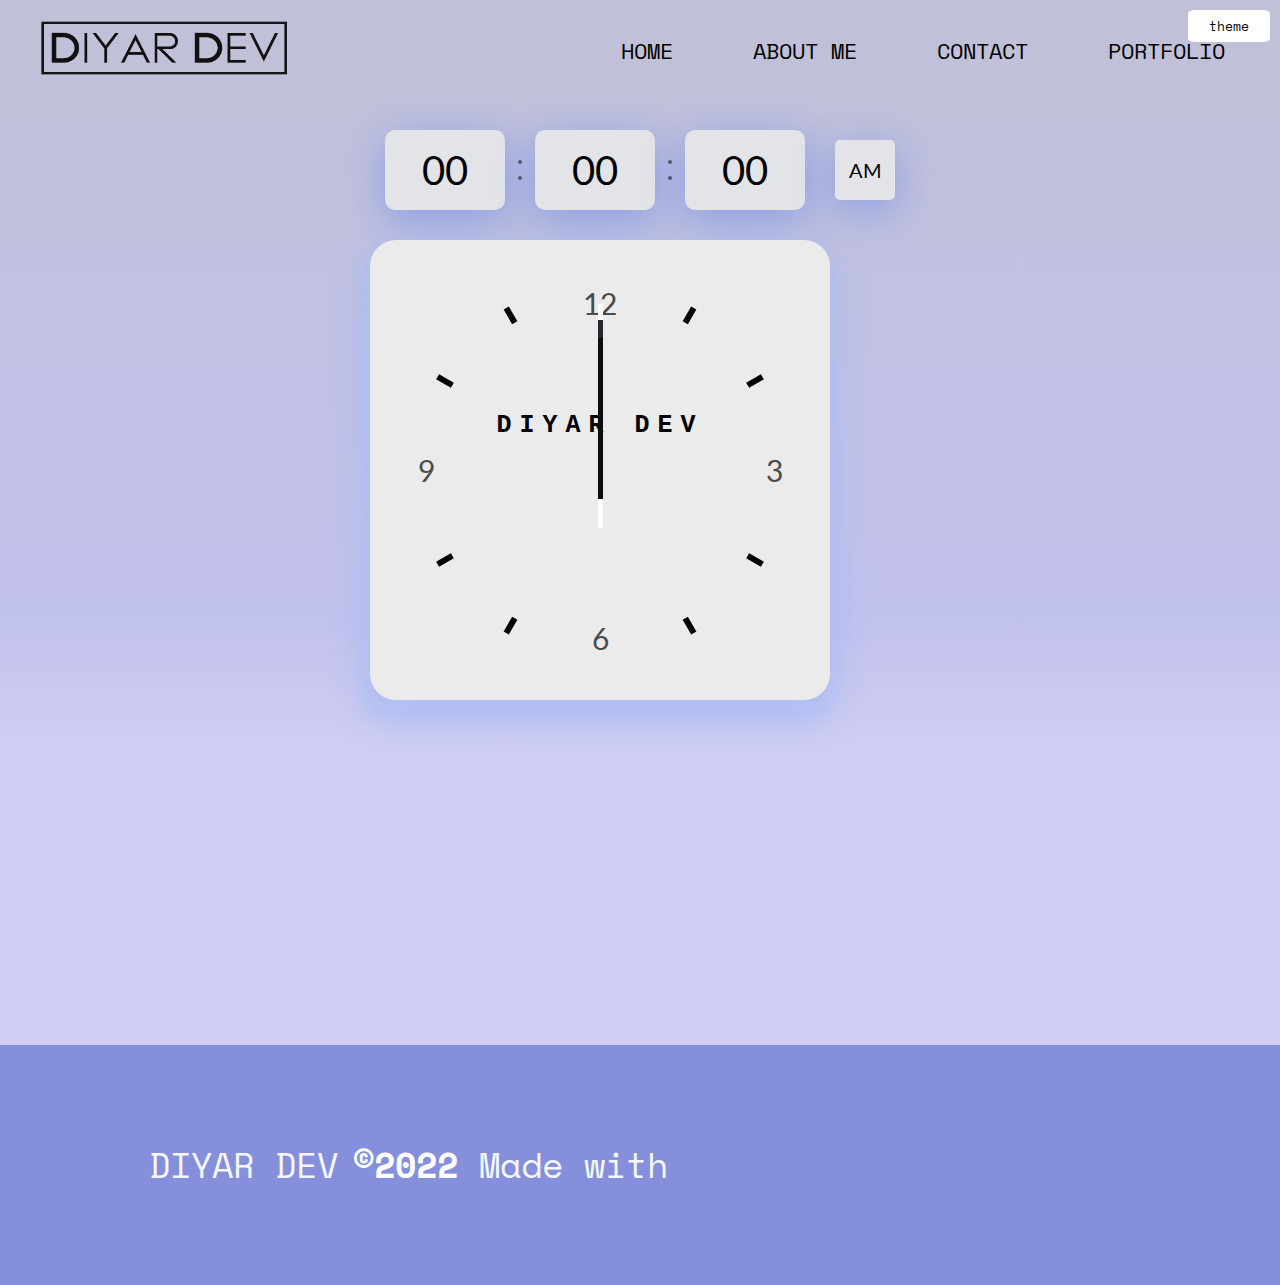
==== index.html @ d2ec062d "fix bug" ====
<!DOCTYPE html>
<html lang="ru">
<head>
    <meta charset="UTF-8">
    <meta http-equiv="X-UA-Compatible" content="IE=edge">
    <meta name="viewport" content="width=device-width, initial-scale=1.0">
    <title>DIYAR DEV</title>
    <link rel="icon" href="./img/logo.png">
    <link rel="stylesheet" href="https://cdnjs.cloudflare.com/ajax/libs/font-awesome/6.2.0/css/all.min.css" integrity="sha512-xh6O/CkQoPOWDdYTDqeRdPCVd1SpvCA9XXcUnZS2FmJNp1coAFzvtCN9BmamE+4aHK8yyUHUSCcJHgXloTyT2A==" crossorigin="anonymous" referrerpolicy="no-referrer" />
    <link rel="stylesheet" href="css/cal.css">
    <link rel="stylesheet" href="css/navigation.css">
    <link rel="stylesheet" href="./css/footer.css">
    <link rel="stylesheet" type="text/css" href="./css/style.css">
</head>
<body>
<div class="btn__div">
    <button class="btn">theme</button>
</div>
    <nav>
        <div class="container nav__content">
            <div class="nav__logo-div">
                <a href="../my-clock/home.html"><img src="./img/diyar_dev_logo.png" class="nav__logo" alt="img"></a>
            </div>  
            <ul class="nav__list">
                <li class="nav__link"><a href="../my-clock/home.html">HOME</a></li>
                <li class="nav__link"><a href="../my-clock/aboutMe.html">ABOUT ME</a></li>
                <li class="nav__link"><a href="../my-clock/contact.html">CONTACT</a></li>
                <li class="nav__link"><a href="../my-clock/contact.html">PORTFOLIO</a></li>
            </ul>
        </div>
    </nav>

    <header>
        <div class="two__clocks">
            <!-- Цифровые часы -->
            <div class="clock" aria-label="00:00:00 AM">
                <div class="clock__block clock__block--delay2" aria-hidden="true" data-time-group>
                    <div class="clock__digit-group">
                        <div class="clock__digits" data-time="a">00</div>
                        <div class="clock__digits" data-time="b">00</div>
                    </div>
                </div>
                <div class="clock__colon"></div>
                <div class="clock__block clock__block--delay1" aria-hidden="true" data-time-group>
                    <div class="clock__digit-group">
                        <div class="clock__digits" data-time="a">00</div>
                        <div class="clock__digits" data-time="b">00</div>
                    </div>
                </div>
                <div class="clock__colon"></div>
                <div class="clock__block" aria-hidden="true" data-time-group>
                    <div class="clock__digit-group">
                        <div class="clock__digits" data-time="a">00</div>
                        <div class="clock__digits" data-time="b">00</div>
                    </div>
                </div>
                <div class="clock__block clock__block--delay2 clock__block--small" aria-hidden="true" data-time-group>
                    <div class="clock__digit-group">
                        <div class="clock__digits" data-time="a">PM</div>
                        <div class="clock__digits" data-time="b">AM</div>
                    </div>
                </div>
            </div>

    <!-- Стрелочные часы -->
    <div class="arrowClock">
        <div class="arrowClockNumber">
            <p class="author_clock">DIYAR DEV</p>
            <div class="arrowClockNumber__num arrowClockNumber__num_12">12</div>
            <div class="arrowClockNumber__arr arrowClockNumber__arr_1"></div>
            <div class="arrowClockNumber__arr arrowClockNumber__arr_2"></div>
            <div class="arrowClockNumber__num arrowClockNumber__num_3">3</div>
            <div class="arrowClockNumber__arr arrowClockNumber__arr_4"></div>
            <div class="arrowClockNumber__arr arrowClockNumber__arr_5"></div>
            <div class="arrowClockNumber__num arrowClockNumber__num_6">6</div>
            <div class="arrowClockNumber__arr arrowClockNumber__arr_7"></div>
            <div class="arrowClockNumber__arr arrowClockNumber__arr_8"></div>
            <div class="arrowClockNumber__num arrowClockNumber__num_9">9</div>
            <div class="arrowClockNumber__arr arrowClockNumber__arr_10"></div>
            <div class="arrowClockNumber__arr arrowClockNumber__arr_11"></div>
        </div>

        <div class="s"></div> <!-- Секундная -->
        <div class="m"></div> <!-- Минутная -->
        <div class="h"></div> <!-- Часовая -->
    </div>
    
</div>
</header>


<footer>
    <div class="footer__content">
        <div class="bubbles">
            <div class="bubble" style="--size:2.6711507567447805rem; --distance:7.6501156027579595rem; --position:14.646210387658112%; --time:2.9506619549822055s; --delay:-2.0842004705361608s;"></div>
            <div class="bubble" style="--size:5.53391912815176rem; --distance:8.5638529304047rem; --position:71.22249439848454%; --time:2.6395536108511437s; --delay:-3.488618461605733s;"></div>
            <div class="bubble" style="--size:4.6676517835390205rem; --distance:6.313438415983228rem; --position:22.71496167553108%; --time:3.962562009438911s; --delay:-2.364471574381105s;"></div>
            <div class="bubble" style="--size:2.6601133340526326rem; --distance:6.418710765111446rem; --position:-4.475201201821315%; --time:2.8871692218610496s; --delay:-2.9348039692921613s;"></div>
            <div class="bubble" style="--size:5.400870739589334rem; --distance:8.372647393213553rem; --position:97.11366658309495%; --time:3.081648334916477s; --delay:-2.088957649381906s;"></div>
            <div class="bubble" style="--size:3.7438649806044397rem; --distance:9.698728338453533rem; --position:44.21852379627847%; --time:3.9866941160922793s; --delay:-3.60570579886548s;"></div>
            <div class="bubble" style="--size:3.9939795961945466rem; --distance:7.374613713265113rem; --position:11.428610822615855%; --time:2.253110723248534s; --delay:-2.5334003587205003s;"></div>
            <div class="bubble" style="--size:4.640261554811381rem; --distance:8.117200097507514rem; --position:41.64336314253258%; --time:2.4219605597310254s; --delay:-2.749847894027432s;"></div>
            <div class="bubble" style="--size:5.996743005142845rem; --distance:6.617377533947832rem; --position:99.12918425796987%; --time:3.92685368979468s; --delay:-2.2169590286800998s;"></div>
            <div class="bubble" style="--size:5.8706813359112rem; --distance:7.078579264659576rem; --position:23.50776118180673%; --time:2.394752791007127s; --delay:-3.742581531245217s;"></div>
            <div class="bubble" style="--size:4.821186708326861rem; --distance:8.377502418432012rem; --position:-0.46969814243713337%; --time:3.006816881231385s; --delay:-3.3818491051946618s;"></div>
            <div class="bubble" style="--size:3.117851003464481rem; --distance:8.422412597356182rem; --position:66.7372444406515%; --time:2.080837539992168s; --delay:-2.7739688900560866s;"></div>
            <div class="bubble" style="--size:2.780925439110944rem; --distance:6.8453437778076305rem; --position:3.2587920376740147%; --time:2.3772466382211s; --delay:-2.145805405308235s;"></div>
            <div class="bubble" style="--size:5.043207109233918rem; --distance:6.618518337603811rem; --position:53.92788012007851%; --time:3.457224626297437s; --delay:-2.3571694177439495s;"></div>
            <div class="bubble" style="--size:4.549715139198722rem; --distance:9.793478720480827rem; --position:12.246501722847484%; --time:2.31820248283399s; --delay:-2.431667856730559s;"></div>
            <div class="bubble" style="--size:5.1402363013735854rem; --distance:7.591174413311566rem; --position:66.06775326249348%; --time:2.6479159764699665s; --delay:-3.191617115446579s;"></div>
            <div class="bubble" style="--size:2.0036462737760266rem; --distance:9.744562370905953rem; --position:60.55958165603373%; --time:3.420350256361164s; --delay:-2.849965156603551s;"></div>
            <div class="bubble" style="--size:5.351223497649684rem; --distance:6.118334168825144rem; --position:14.701633258292222%; --time:3.8129751107356094s; --delay:-2.157910780865777s;"></div>
            <div class="bubble" style="--size:2.417073202383788rem; --distance:9.124712864582534rem; --position:99.05386432342813%; --time:2.3482361075047007s; --delay:-2.42339275083103s;"></div>
            <div class="bubble" style="--size:5.693263037107423rem; --distance:7.142124927538534rem; --position:26.17388751218612%; --time:2.456421431125851s; --delay:-3.9078713719128735s;"></div>
            <div class="bubble" style="--size:3.3008096760110366rem; --distance:7.595966699193585rem; --position:91.84136880650478%; --time:3.373340167621306s; --delay:-2.3084040673570643s;"></div>
            <div class="bubble" style="--size:5.433525240157463rem; --distance:9.649998227823858rem; --position:31.02118755444345%; --time:3.5688189142457136s; --delay:-3.4371464670982412s;"></div>
            <div class="bubble" style="--size:4.796630288944657rem; --distance:9.603163666249618rem; --position:36.782850376232574%; --time:2.638681134584712s; --delay:-2.6591673834581595s;"></div>
            <div class="bubble" style="--size:5.748700101782686rem; --distance:9.53749101203875rem; --position:97.2468061985745%; --time:3.919334167840865s; --delay:-3.942921847955658s;"></div>
            <div class="bubble" style="--size:2.9114161567537993rem; --distance:6.094050297291896rem; --position:38.0154237674988%; --time:2.9338300429250523s; --delay:-3.806317557264501s;"></div>
            <div class="bubble" style="--size:5.273979308509272rem; --distance:9.238213050204306rem; --position:30.66674153734251%; --time:2.95691606985586s; --delay:-3.353876952279776s;"></div>
            <div class="bubble" style="--size:4.9202153344179935rem; --distance:6.377496748289394rem; --position:70.39244126039641%; --time:3.463171016501087s; --delay:-2.832949517885464s;"></div>
            <div class="bubble" style="--size:4.286111480737661rem; --distance:7.5847023087121395rem; --position:99.00375631192733%; --time:2.285065579333659s; --delay:-3.478226523149353s;"></div>
            <div class="bubble" style="--size:4.040555528974296rem; --distance:9.186781384711793rem; --position:101.88407974368306%; --time:3.3973058476744322s; --delay:-3.0248102632236127s;"></div>
            <div class="bubble" style="--size:4.466368519111343rem; --distance:7.630074722046046rem; --position:36.63438966383444%; --time:3.8928813887752716s; --delay:-2.1555975687451037s;"></div>
            <div class="bubble" style="--size:2.5420640764217985rem; --distance:7.16200660732269rem; --position:101.31461960558296%; --time:3.7027107223410045s; --delay:-3.243696139831711s;"></div>
            <div class="bubble" style="--size:4.000312469666142rem; --distance:8.821905540635072rem; --position:38.06630190038352%; --time:3.2563172433854066s; --delay:-3.110785077192425s;"></div>
            <div class="bubble" style="--size:4.576525468414962rem; --distance:6.143692083610703rem; --position:37.91583640682897%; --time:3.4703645323422023s; --delay:-2.6661414006409654s;"></div>
            <div class="bubble" style="--size:3.47774110713918rem; --distance:6.7297020654961495rem; --position:38.296471712020384%; --time:3.5215929827667525s; --delay:-3.9592345625012326s;"></div>
            <div class="bubble" style="--size:5.3986644177354695rem; --distance:7.972114737121624rem; --position:44.5910205204248%; --time:3.3992485387892777s; --delay:-2.9064499628332734s;"></div>
            <div class="bubble" style="--size:4.059617647528143rem; --distance:8.170214409379549rem; --position:24.258420842385352%; --time:2.43654369663146s; --delay:-2.423669403236972s;"></div>
            <div class="bubble" style="--size:3.2883764871996624rem; --distance:6.949904129877003rem; --position:49.41353403618913%; --time:3.390821442415193s; --delay:-3.4230433651349768s;"></div>
            <div class="bubble" style="--size:4.4947860753943045rem; --distance:7.292052021688216rem; --position:17.16335408447697%; --time:3.943718576743928s; --delay:-3.705369250000096s;"></div>
            <div class="bubble" style="--size:4.374974112010393rem; --distance:7.470718897111441rem; --position:83.96818195947951%; --time:2.386553436835126s; --delay:-3.8961310505515936s;"></div>
            <div class="bubble" style="--size:5.191218405863441rem; --distance:6.446169916588223rem; --position:44.8402834144042%; --time:2.024374585996618s; --delay:-3.3953563593983405s;"></div>
            <div class="bubble" style="--size:4.835655698542033rem; --distance:9.68028207945342rem; --position:52.22597294713157%; --time:2.1443995208104223s; --delay:-2.8043839797750394s;"></div>
            <div class="bubble" style="--size:5.1573957179160805rem; --distance:9.499387001745454rem; --position:6.918190261055184%; --time:2.5638319369267s; --delay:-3.129192772431613s;"></div>
            <div class="bubble" style="--size:4.643547269612385rem; --distance:9.318513359438676rem; --position:73.20932476032002%; --time:3.8515499966399926s; --delay:-2.3082488752287587s;"></div>
            <div class="bubble" style="--size:2.116193676170715rem; --distance:7.952283555475441rem; --position:38.70403801965058%; --time:2.930356128438701s; --delay:-3.4749620939250154s;"></div>
            <div class="bubble" style="--size:2.5903807410407698rem; --distance:7.286537549150566rem; --position:85.97294813788707%; --time:2.375163959265499s; --delay:-3.6556649658086484s;"></div>
            <div class="bubble" style="--size:5.398503412324734rem; --distance:9.2228359061934rem; --position:84.68237944887589%; --time:2.396646779207189s; --delay:-3.0739387078385816s;"></div>
            <div class="bubble" style="--size:2.091478225608456rem; --distance:8.674087121212713rem; --position:42.89216198498342%; --time:3.0219965637727944s; --delay:-2.712986639609377s;"></div>
            <div class="bubble" style="--size:2.414788609548075rem; --distance:6.702295029961727rem; --position:14.744514445637819%; --time:2.7959075913578126s; --delay:-2.623169429451094s;"></div>
            <div class="bubble" style="--size:3.3754069546919006rem; --distance:7.0308229145277235rem; --position:102.68621894180663%; --time:3.472481734229986s; --delay:-3.5396968163108733s;"></div>
            <div class="bubble" style="--size:3.6754722936624846rem; --distance:7.775385319615667rem; --position:30.392718477157302%; --time:3.184344221231096s; --delay:-2.3244101817286786s;"></div>
            <div class="bubble" style="--size:2.766156939951391rem; --distance:8.931340998198088rem; --position:17.03299401403776%; --time:2.2903463076494437s; --delay:-3.5462915482935484s;"></div>
            <div class="bubble" style="--size:4.645816463188061rem; --distance:6.779115374002685rem; --position:4.589796230807803%; --time:2.2217248044217124s; --delay:-3.1198514750261874s;"></div>
            <div class="bubble" style="--size:3.1345204630452894rem; --distance:9.586007182122302rem; --position:54.2209787136161%; --time:2.4395433255165053s; --delay:-3.583690281165116s;"></div>
            <div class="bubble" style="--size:3.438829747735107rem; --distance:8.314452176419845rem; --position:101.15134442717881%; --time:2.614446205737914s; --delay:-2.584151256276712s;"></div>
            <div class="bubble" style="--size:2.6386390565617077rem; --distance:6.680607455936358rem; --position:46.75185834246445%; --time:3.6579064203312517s; --delay:-2.6749014799931117s;"></div>
            <div class="bubble" style="--size:2.216613560055147rem; --distance:8.683918924032094rem; --position:29.20439843394066%; --time:3.542441875854909s; --delay:-2.607174105255628s;"></div>
            <div class="bubble" style="--size:4.588336075644006rem; --distance:6.600104239716598rem; --position:97.1356019349665%; --time:2.6628523834676803s; --delay:-3.8440753016802556s;"></div>
            <div class="bubble" style="--size:2.7576840085624026rem; --distance:8.966511908310826rem; --position:65.44887303170255%; --time:2.9775227039936762s; --delay:-2.530577805834707s;"></div>
            <div class="bubble" style="--size:5.15890691590242rem; --distance:6.6327565344777rem; --position:19.233046025622855%; --time:3.811672203236769s; --delay:-2.475905630196655s;"></div>
            <div class="bubble" style="--size:2.1054171876888885rem; --distance:6.043231115800584rem; --position:28.746404910471107%; --time:3.6462430050196972s; --delay:-3.8503895857455657s;"></div>
            <div class="bubble" style="--size:5.613505291070037rem; --distance:6.132256992021912rem; --position:88.205303431452%; --time:3.596310642371011s; --delay:-3.051591294015212s;"></div>
            <div class="bubble" style="--size:3.333148538331681rem; --distance:8.85073680752851rem; --position:87.62287528966769%; --time:3.241894005838497s; --delay:-2.013912507095051s;"></div>
            <div class="bubble" style="--size:2.86544878840731rem; --distance:8.344147504561814rem; --position:16.94820319701335%; --time:3.2331173948634353s; --delay:-3.9288059101739723s;"></div>
            <div class="bubble" style="--size:5.413117262108244rem; --distance:6.7163095498366845rem; --position:90.92268794011261%; --time:3.9552638611151707s; --delay:-3.2593878547537227s;"></div>
            <div class="bubble" style="--size:5.519746173567056rem; --distance:8.579990814313865rem; --position:0.7437171188089824%; --time:3.3737037252477s; --delay:-3.8943384447574276s;"></div>
            <div class="bubble" style="--size:2.2024747456407248rem; --distance:9.130650622421772rem; --position:-0.5099595924904277%; --time:2.5743137706776613s; --delay:-2.648111836073401s;"></div>
            <div class="bubble" style="--size:2.342454937494395rem; --distance:7.193708918013886rem; --position:95.74173061082853%; --time:3.126918843187442s; --delay:-3.8317188175825714s;"></div>
            <div class="bubble" style="--size:4.083642481022129rem; --distance:9.48655447372687rem; --position:73.00203598751573%; --time:2.7326715508374897s; --delay:-3.8771014437251052s;"></div>
            <div class="bubble" style="--size:4.54066422411855rem; --distance:8.957442253074552rem; --position:66.00538376608965%; --time:2.4223809674497954s; --delay:-2.2570568805398326s;"></div>
            <div class="bubble" style="--size:3.6578266563480692rem; --distance:8.997919539245375rem; --position:56.22692787871326%; --time:2.4764692516764115s; --delay:-2.0115181691658974s;"></div>
            <div class="bubble" style="--size:4.4267686136713325rem; --distance:7.415849567771448rem; --position:91.287819689289%; --time:3.877415249839802s; --delay:-3.620140760414436s;"></div>
            <div class="bubble" style="--size:3.7767378363781763rem; --distance:8.079487435060233rem; --position:103.269291710192%; --time:3.351985175058253s; --delay:-3.363239042968631s;"></div>
            <div class="bubble" style="--size:3.7026512316331575rem; --distance:9.977259747783478rem; --position:13.812317825099353%; --time:3.9952958022725786s; --delay:-3.017496666466938s;"></div>
            <div class="bubble" style="--size:4.774520778628809rem; --distance:7.986348294745037rem; --position:54.08453948378214%; --time:2.6698745816216007s; --delay:-2.344316229391298s;"></div>
            <div class="bubble" style="--size:5.914276367397277rem; --distance:8.561744431753866rem; --position:52.525081011476274%; --time:3.897356708357589s; --delay:-2.3970525916023067s;"></div>
            <div class="bubble" style="--size:5.775244328338467rem; --distance:8.008968002843515rem; --position:51.7434805961537%; --time:2.5599055916197173s; --delay:-3.4380892475288696s;"></div>
            <div class="bubble" style="--size:3.047807568149749rem; --distance:9.164961430380982rem; --position:61.16484726434547%; --time:3.021298603899289s; --delay:-2.007897639883569s;"></div>
            <div class="bubble" style="--size:3.9653162928070653rem; --distance:6.192806930424789rem; --position:0.11256368369049419%; --time:3.02208531403711s; --delay:-2.9640691152910765s;"></div>
            <div class="bubble" style="--size:3.0380328816423043rem; --distance:6.880120279924199rem; --position:-0.8908450956194613%; --time:2.398865225542295s; --delay:-3.5743973135100795s;"></div>
            <div class="bubble" style="--size:4.2366196917093495rem; --distance:9.2030766203391rem; --position:69.94451190632088%; --time:2.140210020734021s; --delay:-2.520909783625044s;"></div>
            <div class="bubble" style="--size:5.6454833635434rem; --distance:7.491941907625876rem; --position:25.593439765787934%; --time:3.0555647903394316s; --delay:-3.3597184253325763s;"></div>
            <div class="bubble" style="--size:3.190522859152609rem; --distance:9.374569039342743rem; --position:28.449874160669516%; --time:3.078099507719413s; --delay:-3.7600856175919253s;"></div>
            <div class="bubble" style="--size:5.294329990423178rem; --distance:6.3013694886781275rem; --position:22.962115328124234%; --time:2.6868944221312683s; --delay:-2.7732480652874814s;"></div>
            <div class="bubble" style="--size:3.8877312201470575rem; --distance:8.741045812640381rem; --position:63.694470060381306%; --time:3.1608890631895687s; --delay:-3.788219198245109s;"></div>
            <div class="bubble" style="--size:3.0052495899900844rem; --distance:6.016122173009783rem; --position:48.89671276365886%; --time:2.674473563396806s; --delay:-2.59641776180421s;"></div>
            <div class="bubble" style="--size:3.7995249799654216rem; --distance:8.445740051532056rem; --position:54.009967356460834%; --time:3.455932065414801s; --delay:-3.2589396407497175s;"></div>
            <div class="bubble" style="--size:2.2455449491397914rem; --distance:6.941958700966762rem; --position:27.492002454276182%; --time:2.210772616023106s; --delay:-2.27623282582153s;"></div>
            <div class="bubble" style="--size:3.2072489054593243rem; --distance:8.213335461444979rem; --position:49.83586100053827%; --time:2.617587027329403s; --delay:-3.630869120662902s;"></div>
            <div class="bubble" style="--size:4.3711929471221955rem; --distance:8.922529690050723rem; --position:43.70566251369155%; --time:2.6111635010809873s; --delay:-3.096165823911625s;"></div>
            <div class="bubble" style="--size:2.082107914994224rem; --distance:8.741047453859156rem; --position:45.866773684128205%; --time:3.713056804878582s; --delay:-2.0767356501533287s;"></div>
            <div class="bubble" style="--size:3.2200310761372526rem; --distance:9.588540379743868rem; --position:74.46094015885684%; --time:3.516710668236482s; --delay:-2.318640785320737s;"></div>
            <div class="bubble" style="--size:4.942889851885874rem; --distance:9.075411469229685rem; --position:53.56161397107666%; --time:3.3226270431825196s; --delay:-3.1113337718492438s;"></div>
            <div class="bubble" style="--size:4.971584605326655rem; --distance:7.921666761065833rem; --position:11.98551865601791%; --time:3.418071963796822s; --delay:-2.097137360289679s;"></div>
            <div class="bubble" style="--size:3.0745902008773065rem; --distance:9.4886486976087rem; --position:16.327499521414722%; --time:3.2957063421974846s; --delay:-2.209478272748481s;"></div>
            <div class="bubble" style="--size:5.1413776688682695rem; --distance:6.9697026867909795rem; --position:64.2114778735763%; --time:2.3021396935861222s; --delay:-2.6396028607876136s;"></div>
            <div class="bubble" style="--size:3.6394878629750744rem; --distance:8.857806514007612rem; --position:45.8670988520105%; --time:2.956401522201321s; --delay:-2.7006152473883356s;"></div>
            <div class="bubble" style="--size:4.904057789787518rem; --distance:8.144070821420069rem; --position:35.519571012107285%; --time:2.9159020504759336s; --delay:-2.235539247597079s;"></div>
            <div class="bubble" style="--size:4.319158076245041rem; --distance:8.088246852033095rem; --position:55.76360074300787%; --time:2.199641482212673s; --delay:-3.748799632524935s;"></div>
            <div class="bubble" style="--size:5.361167463068726rem; --distance:9.386584670226434rem; --position:-3.7096517771086357%; --time:3.614335079793538s; --delay:-2.061857650321503s;"></div>
            <div class="bubble" style="--size:4.290096930875213rem; --distance:7.058368606070987rem; --position:70.32006315144494%; --time:3.597889215168056s; --delay:-3.736950097233149s;"></div>
            <div class="bubble" style="--size:2.6623054606678824rem; --distance:7.84561562941042rem; --position:14.26679830700014%; --time:2.7885115725421334s; --delay:-3.4282083501625404s;"></div>
            <div class="bubble" style="--size:4.398657939640548rem; --distance:7.715109472223685rem; --position:17.446841324113237%; --time:2.9197631294512356s; --delay:-3.749598650688742s;"></div>
            <div class="bubble" style="--size:2.9848044315533953rem; --distance:8.450702421701369rem; --position:97.00419471618699%; --time:3.7207996081538375s; --delay:-3.939277120972135s;"></div>
            <div class="bubble" style="--size:2.0694809556835176rem; --distance:9.41001899253677rem; --position:49.462820190574476%; --time:3.6910575600012074s; --delay:-2.928179219385687s;"></div>
            <div class="bubble" style="--size:5.1128885327181814rem; --distance:8.209222429582887rem; --position:98.56054550424254%; --time:3.6461745936739525s; --delay:-3.121907871376956s;"></div>
            <div class="bubble" style="--size:4.095415046817749rem; --distance:7.262634443693478rem; --position:39.499730607141146%; --time:2.102425152681435s; --delay:-3.8522414039850807s;"></div>
            <div class="bubble" style="--size:4.673709055554577rem; --distance:7.642918674606475rem; --position:-2.5213532523803828%; --time:2.7179146325423997s; --delay:-2.114620522173343s;"></div>
            <div class="bubble" style="--size:5.7297595664497605rem; --distance:9.967428263201665rem; --position:3.5902750819982483%; --time:3.2541585700801883s; --delay:-2.4173753923944075s;"></div>
            <div class="bubble" style="--size:3.507859360869263rem; --distance:8.754202316811448rem; --position:17.006389850103332%; --time:3.015368702370377s; --delay:-3.4105804025208006s;"></div>
            <div class="bubble" style="--size:4.755301246745079rem; --distance:7.752406338203049rem; --position:6.827143969215598%; --time:3.1789154981072363s; --delay:-2.606019676614286s;"></div>
            <div class="bubble" style="--size:4.804272845488612rem; --distance:8.161657550749592rem; --position:38.66820332382034%; --time:2.905105020975221s; --delay:-3.3802808884930173s;"></div>
            <div class="bubble" style="--size:3.9927309695628592rem; --distance:9.774783251250703rem; --position:-1.2913158060176921%; --time:2.706011209089221s; --delay:-2.819923216520995s;"></div>
            <div class="bubble" style="--size:5.307566585038322rem; --distance:9.968974242684585rem; --position:59.784985843665126%; --time:3.2758471477167483s; --delay:-3.0005256436793584s;"></div>
            <div class="bubble" style="--size:5.262839770974113rem; --distance:6.693683856444185rem; --position:84.67685090470863%; --time:3.499153676627379s; --delay:-2.919094349211369s;"></div>
            <div class="bubble" style="--size:3.8253649446561706rem; --distance:8.301331792486074rem; --position:48.04768889344798%; --time:3.764037618378382s; --delay:-3.0003195057690912s;"></div>
            <div class="bubble" style="--size:3.517167569785297rem; --distance:6.92904226928758rem; --position:53.66971619380072%; --time:2.513310658087962s; --delay:-2.937140642469525s;"></div>
            <div class="bubble" style="--size:2.5224638417132477rem; --distance:8.761929464114866rem; --position:91.9762966788873%; --time:2.7083735576309453s; --delay:-2.9381985096768646s;"></div>
            <div class="bubble" style="--size:5.991944249261377rem; --distance:7.088834648528637rem; --position:3.2489255661882552%; --time:3.905840789372701s; --delay:-2.858765733589754s;"></div>
            <div class="bubble" style="--size:5.9347927082377945rem; --distance:9.282408364445374rem; --position:83.2350704939987%; --time:3.236421228419684s; --delay:-2.746435892363642s;"></div>
            <div class="bubble" style="--size:2.454310828552204rem; --distance:6.088657511783207rem; --position:59.93131181228597%; --time:2.267079040988755s; --delay:-3.0512190346972052s;"></div>
            <div class="bubble" style="--size:5.962639498017261rem; --distance:7.307475165872665rem; --position:48.04910798513865%; --time:3.39251803496563s; --delay:-2.5888534216964345s;"></div>
            <div class="bubble" style="--size:3.111988422076328rem; --distance:9.267145569303079rem; --position:98.66756969068223%; --time:3.1223994939989583s; --delay:-3.51484268816392s;"></div>
            <div class="bubble" style="--size:2.888194781878094rem; --distance:9.616133746346897rem; --position:57.91906278730595%; --time:3.623078520182495s; --delay:-2.8286207241437946s;"></div>
            <div class="bubble" style="--size:4.617892746543814rem; --distance:9.35652118044461rem; --position:18.97610191464277%; --time:3.6177883577128167s; --delay:-2.3767673456118685s;"></div>
            <div class="bubble" style="--size:3.6540120075329545rem; --distance:9.754333335240034rem; --position:62.539445402551735%; --time:2.044370033566865s; --delay:-3.3883359816086167s;"></div>
            <div class="bubble" style="--size:4.189667329619988rem; --distance:6.611630012656433rem; --position:57.12690420094325%; --time:2.838232246204086s; --delay:-2.9351745959669007s;"></div>
            <div class="bubble" style="--size:2.625191310390183rem; --distance:8.067842893122618rem; --position:67.67446545934094%; --time:2.8132978132329587s; --delay:-2.923710755088044s;"></div>
            <div class="bubble" style="--size:2.773600190213264rem; --distance:6.800760009333545rem; --position:23.072662255608883%; --time:3.8778206130622874s; --delay:-2.1094788900026664s;"></div>
        </div>
    <div class="content">

        <div class="content__1">
        <p class="content__font">DIYAR DEV </p>
        <p><b>&copy;2022</b> Made with <i class="fa-solid fa-heart"></i></p>
    </div>

    <div class="content__2">
        <a href="https://www.instagram.com/diyarbek_a/"><i class="fa-brands fa-instagram"></i></a>
        <a href="https://t.me/diyarbek_anarbekov01" class="tg_logo"><i class="fa-brands fa-telegram"></i></a>
        <a href="mailto: diaranarbekov430@mail.ru"><i class="fa-regular fa-envelope"></i></a>
    </div>

    </div>
    </div>
    <svg style="position:fixed; top:100vh">
        <defs>
            <filter id="blob">
                <fegaussianblur in="SourceGraphic" stddeviation="10" result="blur"></fegaussianblur>
                <fecolormatrix in="blur" type="matrix" values="1 0 0 0 0  0 1 0 0 0  0 0 1 0 0  0 0 0 19 -9" result="blob"></fecolormatrix>
                <!-- feComposite(in="SourceGraphic" in2="blob" operator="atop") //After reviewing this after years I can't remember why I added this but it isn't necessary for the blob effect-->
            </filter>
        </defs>
    </svg>
</footer>

    <script src="../my-clock/js/calendar.js"></script>
    <script src="../my-clock/js/arrowClock.js"></script>
    <script src="../my-clock/js/digitsClock.js"></script>
    <script src="../my-clock/js/themeClick.js"></script>
</body>
</html>
---- css/navigation.css ----
.container {
    max-width: 1400px;
    margin: 0 auto;
    padding: 0 15px;
}
.nav__logo{
    padding: 10px 15px;
    width: 300px;
}

.nav__logo-div{
    display: flex;
}
.nav__content{
    display: flex;
    justify-content: space-between;
    align-items: center;
}
.nav__list {
    display: flex;
    align-items: center;
    justify-content: center;
    height: 100px;
}
.nav__link a{
    font-family: 'Space Mono', monospace;
    color: #000;
    font-size: 22px;
    padding: 10px 15px;
    margin: 0 25px;
    background: transparent;
    border-radius: 25px;
    transition: 400ms;
}
.nav__link a:hover{
    box-shadow: 0 0.5rem 2rem hsla(var(--hue), 90%, 50%, 0.3);
    background-color: #fff;
    color: #000;
}
---- css/footer.css ----
@import url('https://fonts.googleapis.com/css2?family=Space+Mono:wght@400;700&display=swap');

*{
    padding: 0;
    margin: 0;
    box-sizing: border-box;
}
.content__font{
    font-family: 'Space Mono', monospace;
    margin: 0 15px;
    font-size: 25px;
}
.content__1{
    display: flex;
}
.content__2{
    display: flex;
}
.content__2 a i{
    margin: 0 20px;
    padding: 10px 15px;
    border-radius: 30%;
    transition: 300ms;

}
.content__2 a i:hover{
    background: rgb(255, 255, 255);
    color: rgb(133, 116, 228);
}
footer {
    display: grid;
    grid-template-rows: 1fr 10rem auto;
    grid-template-areas: "main" "." "footer";
    overflow-x: hidden;
    min-height: 65vh;
    font-family: 'Open Sans', sans-serif;
}
footer .footer__content {
    z-index: 1;
    --footer-background: rgb(133, 143, 219);
    display: grid;
    position: relative;
    grid-area: footer;
    min-height: 12rem;
}
footer .footer__content .bubbles {
    position: absolute;
    top: 0;
    left: 0;
    right: 0;
    height: 1rem;
    background: var(--footer-background);
    filter: url("#blob");
}
footer .footer__content .bubbles .bubble {
    position: absolute;
    left: var(--position, 50%);
    background: var(--footer-background);
    border-radius: 100%;
    animation: bubble-size var(--time, 4s) ease-in infinite var(--delay, 0s), bubble-move var(--time, 4s) ease-in infinite var(--delay, 0s);
    transform: translate(-50%, 100%);
}
footer .footer__content .content {
    z-index: 2;
    display: flex;
    align-items: center;
    justify-content: space-around;
    background: var(--footer-background);
}
footer .footer__content .content a, footer .footer__content .content p {
    color: #f5f7fa;
    text-decoration: none;
    font-size: 35px;
    font-family: 'Space Mono', monospace;
}
footer .footer__content .content b {
    color: white;
}
.content:nth-child(0){
    display: flex;
}
footer .footer__content .content > div > div {
    margin: 0.25rem 0;
}
footer .footer__content .content > div > div > * {
    margin-right: 0.5rem;
}
footer .footer__content .content > div .image {
    align-self: center;
    width: 4rem;
    height: 4rem;
    margin: 0.25rem 0;
    background-size: cover;
    background-position: center;
}
@keyframes bubble-size {
    0%, 75% {
        width: var(--size, 4rem);
        height: var(--size, 4rem);
   }
    100% {
        width: 0rem;
        height: 0rem;
   }
}
@keyframes bubble-move {
    0% {
        bottom: -4rem;
   }
    100% {
        bottom: var(--distance, 10rem);
   }
}


@media (max-width: 380px){
    .content a{
        font-size: 16px;
    }
    .content__font{
        font-size: 20px !important;
    }
    .content{
        display: flex !important;
        align-items: center !important;
        flex-direction: column !important;
    }
    .content__1 p:nth-child(2){
        font-size: 20px !important; 
    }
    .content__2 a i{
        margin: 0 10px;
        padding: 0 10px;
    }
}
---- css/style.css ----
@import url('https://fonts.googleapis.com/css2?family=Lato:wght@100;400;700&display=swap');


*{
    margin: 0;
    padding: 0;
    box-sizing: border-box;
    list-style: none;
    text-decoration: none;
}
.btn__div{
    position: relative;
}
.btn{
    position: absolute;
    right: 10px;
    top: 10px;
    border: 1px #fff solid;
    padding: 5px 20px;
    border-radius: 10%;
    background: #fff;
    cursor: pointer;
    font-family: 'Space Mono', monospace;
}
:root{
    --hue: 223;
    --bg: hsl(var(--hue), 90%,90%);
    --fg: hsl(var(--hue), 10%, 10%);
    --primary: hsl(var(--hue), 90%, 55%)
    --trans-dur: 0.3s;
    font-size: calc(16px + ( 20 - 16 ) * (100vw - 320px) / (1280 - 320));
}

header{
    display: flex;
    align-items: center;
    justify-content: center;
}
body{
    /* background: rgba(212 212 235 / 78%); */
    background: rgb(194, 194, 224);
    background: linear-gradient(180deg, rgb(192, 192, 215) 0%, rgb(193, 193, 237) 48%, rgb(209, 208, 244) 60%);
    min-height: 100vh;
}

.two__clocks{
    display: flex;
    flex-direction: column;
    align-items: flex-start;
    justify-content: center;
}
.clock{
    display: flex;
    flex-wrap: wrap;
    align-items: center;
    margin: 30px 0;
}

.clock__block{
    width: 3em;
    height: 2em;
    background-color: hsl(var(--hue), 10%, 90%);
    border-radius: 0.5rem;
    font-size: 40px;
    overflow: hidden;
    text-align: center;
    box-shadow: 0 0.5rem 2rem hsla(var(--hue), 90%, 50%, 0.3);
    margin: 0 15px;
    line-height: 2;
}
.clock__block--small{
    border-radius: 0.25rem;
    font-size: 1rem;
    line-height: 3;
    width: 3rem;
    height: 3rem;
}

.clock__colon{
    display: none;
    font-size: 2em;
    opacity: 0.5;
    position: relative;
}

.clock__digits{
    width: 100%;
    font-family: 'Lato', sans-serif;
    user-select: none;
    height: 100%;
}

.clock__colon::before,
.clock__colon::after{
    background-color: currentColor;
    border-radius: 50%;
    content: "";
    display: block;
    position: absolute;
    top: -0.05em;
    left: -0.05em;
    width: 0.1em;
    height: 0.1em;
    transition: background-color var(--trans-dur);
}

.clock__colon::before{
    transform: translateY(-200%);
}
.clock__colon::after{
    transform: translateY(200%);
}
.clock__digit-group{
    display: flex;
    flex-direction: column-reverse;
}
.author_clock{
    position: absolute;
    top: 35%;
    font-weight: bold;
    user-select: none;
    font-size: 25px;
    letter-spacing: 8px;
    font-family: monospace;
}


.clock__block--bounce {
	animation: bounce 0.75s; 
}
.clock__block--bounce .clock__digit-group {
	animation: roll 0.75s ease-in-out forwards; 
	transform: translateY(-50%);
}
.clock__block--delay1,
.clock__block--delay1 .clock__digit-group {
	animation-delay: 0.1s;
}
.clock__block--delay2,
.clock__block--delay2 .clock__digit-group {
	animation-delay: 0.2s;
}


/* Dark theme */
@media (prefers-color-scheme: dark) {
	:root {
		--bg: hsl(var(--hue),10%,10%);
		--fg: hsl(var(--hue),10%,90%);
	}
	.clock__block {
		background-color: hsl(var(--hue),90%,40%);
		box-shadow: 0 1rem 2rem hsla(var(--hue),90%,60%,0.4);
	}
	.clock__block--small {
		box-shadow: 0 0.5rem 2rem hsla(var(--hue),90%,60%,0.4);
	}
}

/* Beyond mobile */
@media (min-width: 768px) {
	.clock {
		flex-direction: row;
	}
	.clock__colon {
		display: inherit;
	}
}
@media (max-width: 430px){
    .arrowClock{
        width: 400px !important;
        height: 400px !important;
    }
    .two__clocks{
        align-items: center;
    }
    .clock__block{
        font-size: 30px;
        width: 2em;
        height: 2em;
        line-height: 2;
    }
    .nav__link a{
        font-size: 19px;
        padding: 0 10px;
        margin: 10px 10px;
    }
    .nav__list{
        height: 70px;
        display: flex;
    }
    .nav__content{
        flex-direction: column;
        margin: 20px 0;
    }
}
@media (max-width: 380px){
    .arrowClock{
        width: 350px !important;
        height: 350px !important;
    }
    .clock__block{
        font-size: 25px;
    }
    .nav__link a{
        padding: 0 5px;
        margin: 0 5px;
        font-size: 15px;
    }
}

/* Animations */
@keyframes bounce {
	from,
	to {
		animation-timing-function: ease-in;
		transform: translateY(0);
	}
	50% {
		animation-timing-function: ease-out;
		transform: translateY(15%);
	}
}
@keyframes roll {
	from {
		transform: translateY(-50%);
	}
	to {
		transform: translateY(0);
	}
}

.arrowClock{
    --position: 10px;
    width: 460px;
    height: 460px;
    border-radius: 26px;
    background: #6b6b9f;
    box-shadow: -1px 15px 25px 10px #a8bbf3bd;
    position: relative;
    background: rgb(235 235 235);
    /* background: linear-gradient(180deg, rgba(139,151,155,1) 0%, rgba(115,136,140,0.8690826672465861) 47%, rgba(117,127,135,1) 100%); */
    display: flex;
    justify-content: center;
    align-items: center;
}

.h {
    width: 5px;
    height: 100%;
    position: absolute;
}
.h::before{
    content: '';
    position: absolute;
    width: 100%;
    height: 35%;
    background: #0b0c0e;
    top: calc(55% - 35% + 6px);
}
.m{
    width: 5px;
    height:85%;
    position: absolute;
}

.m::before{
    content: '';
    position: absolute;
    width: 100%;
    height: 45%;
    background: #22272d;
    top: calc(10% + 6px);
}

.s{
    width: 5px;
    height: 75%;
    position: absolute;
}

.s::before{
    content: '';
    position: absolute;
    width: 100%;
    height: 65%;
    background: #fff;
    top: 6px;

}

.arrowClockNumber{
    width: 85%;
    height: 85%;
    display: flex;
    justify-content: center;
    align-items: center;
    position: absolute;
}

.arrowClockNumber__num{
    color: rgb(75, 74, 74);
    font-size: 30px;
    font-family: 'Lato', sans-serif;
    position: absolute;
    user-select: none;
}
.arrowClockNumber__num_12{
    top: var(--position);
}
.arrowClockNumber__arr{
    position: absolute;
    width: 6px;
    height: 100%;
}

.arrowClockNumber__arr::before{
    content: '';
    display: block;
    height: 17px;
    background: rgb(0, 0, 0);
    /* background: linear-gradient(180deg, rgba(213,222,226,1) 0%, rgba(229,243,246,0.8690826672465861) 47%, rgba(188,198,205,1) 100%); */
    width: 100%;
    margin-top: 8px;
}

.arrowClockNumber__arr_1{
    transform: rotate(30deg);
}
.arrowClockNumber__arr_2{
    transform: rotate(60deg);
}
.arrowClockNumber__arr_4{
    transform: rotate(120deg);
}
.arrowClockNumber__arr_5{
    transform: rotate(150deg);
}

.arrowClockNumber__arr_7 {
    transform: rotate(210deg);
}
.arrowClockNumber__arr_8{
    transform: rotate(240deg);
}
.arrowClockNumber__arr_10{
    transform: rotate(300deg);
}
.arrowClockNumber__arr_11 {
    transform: rotate(330deg);
}
.arrowClockNumber__num_3{
    right: calc(var(--position) + 3px);
}
.arrowClockNumber__num_6{
    bottom: var(--position);
}
.arrowClockNumber__num_9{
    left: calc(var(--position) + 3px);
}
.bodyChangeTheme{
    background: linear-gradient(180deg, rgb(192, 192, 215) 0%, rgb(193, 193, 237) 48%, rgb(209, 208, 244) 60%);
}
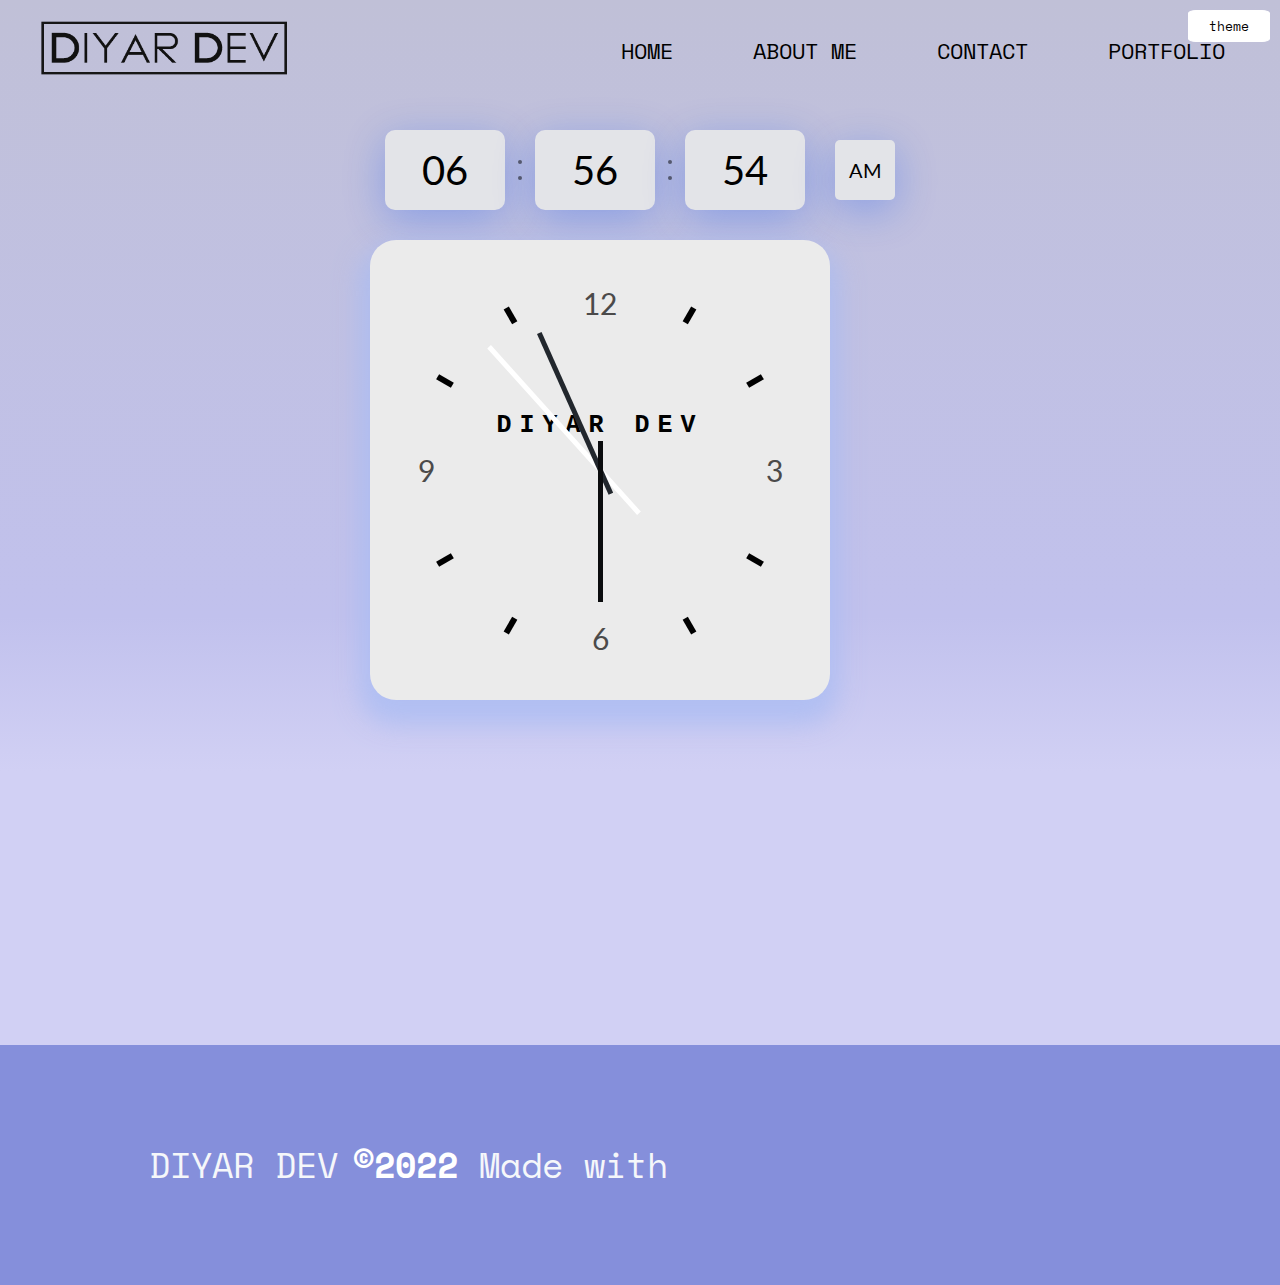
==== commit 17a7a719: "fix bug" ====
--- a/index.html
+++ b/index.html
@@ -247,9 +247,9 @@
     </svg>
 </footer>
 
-    <script src="../my-clock/js/calendar.js"></script>
-    <script src="../my-clock/js/arrowClock.js"></script>
-    <script src="../my-clock/js/digitsClock.js"></script>
-    <script src="../my-clock/js/themeClick.js"></script>
+    <script src="js/calendar.js"></script>
+    <script src="js/arrowClock.js"></script>
+    <script src="js/digitsClock.js"></script>
+    <script src="js/themeClick.js"></script>
 </body>
 </html>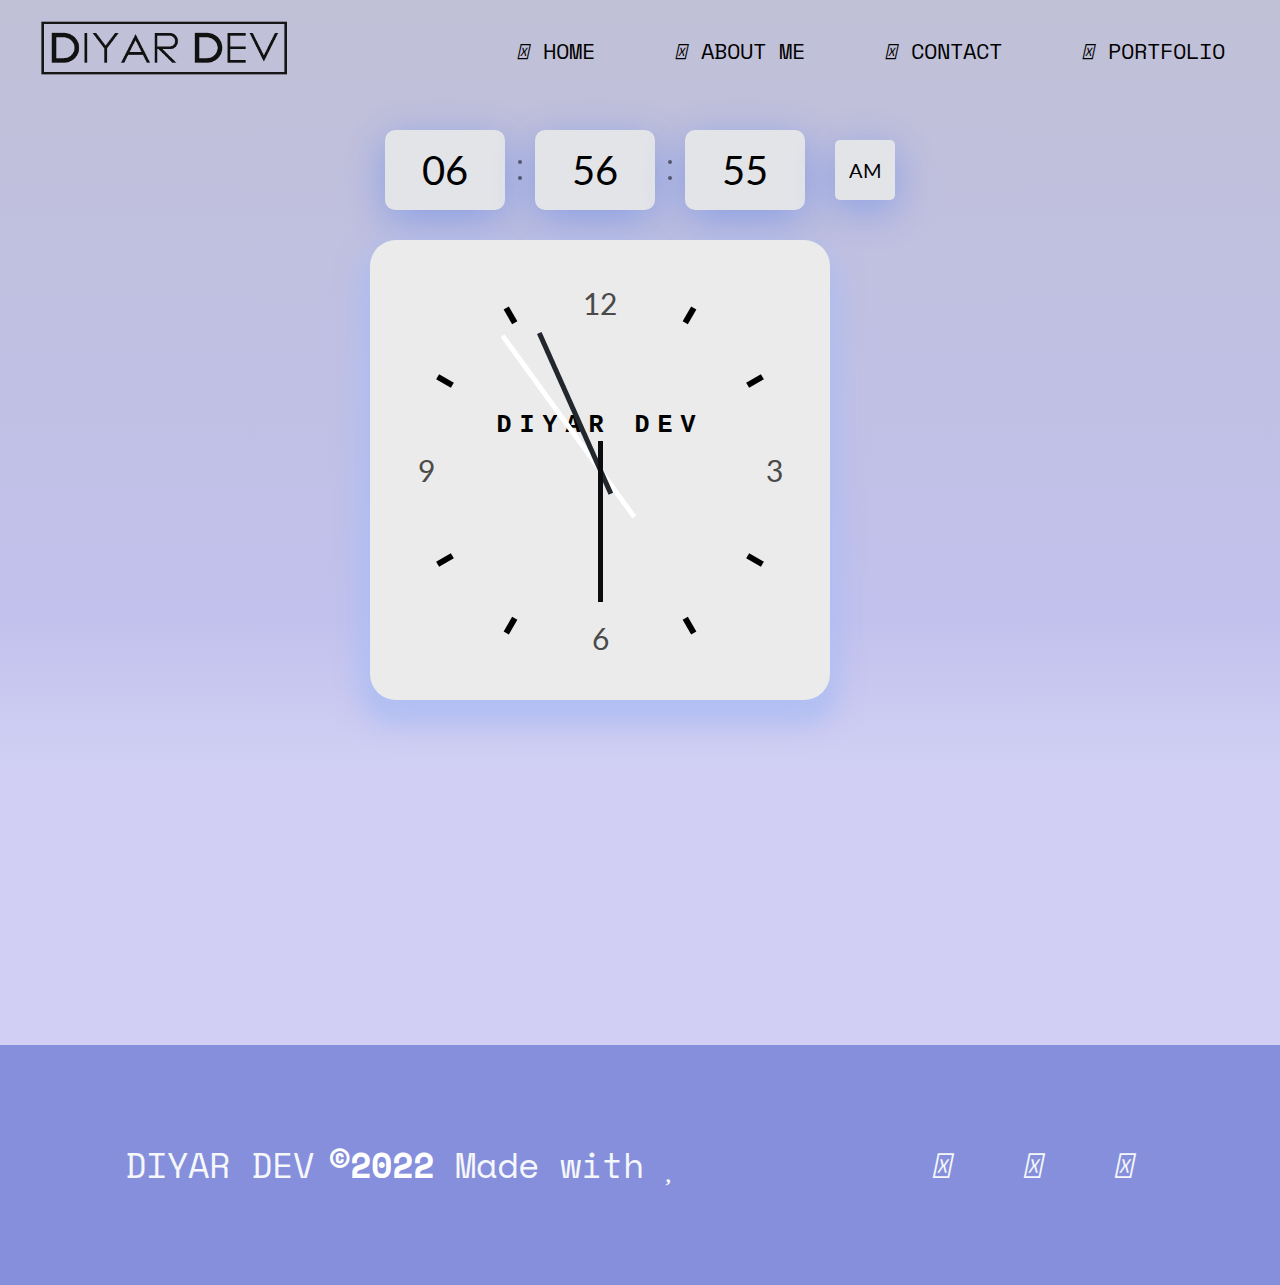
==== commit 3f504050: "fix bug" ====
--- a/index.html
+++ b/index.html
@@ -13,19 +13,20 @@
     <link rel="stylesheet" type="text/css" href="./css/style.css">
 </head>
 <body>
-<div class="btn__div">
+<!-- <div class="btn__div">
     <button class="btn">theme</button>
-</div>
+</div> -->
     <nav>
         <div class="container nav__content">
             <div class="nav__logo-div">
                 <a href="../my-clock/home.html"><img src="./img/diyar_dev_logo.png" class="nav__logo" alt="img"></a>
             </div>  
+            <i class="fa-solid fa-align-right burger"></i>
             <ul class="nav__list">
-                <li class="nav__link"><a href="../my-clock/home.html">HOME</a></li>
-                <li class="nav__link"><a href="../my-clock/aboutMe.html">ABOUT ME</a></li>
-                <li class="nav__link"><a href="../my-clock/contact.html">CONTACT</a></li>
-                <li class="nav__link"><a href="../my-clock/contact.html">PORTFOLIO</a></li>
+                <li class="nav__link"><a href="../my-clock/home.html"><i class="fa-solid fa-home"></i> HOME</a></li>
+                <li class="nav__link"><a href="../my-clock/aboutMe.html"><i class="fa-solid fa-user"></i> ABOUT ME</a></li>
+                <li class="nav__link"><a href="../my-clock/contact.html"><i class="fa-solid fa-envelope"></i> CONTACT</a></li>
+                <li class="nav__link"><a href="../my-clock/contact.html"><i class="fa-sharp fa-solid fa-briefcase"></i> PORTFOLIO</a></li>
             </ul>
         </div>
     </nav>
--- a/css/style.css
+++ b/css/style.css
@@ -1,5 +1,5 @@
 @import url('https://fonts.googleapis.com/css2?family=Lato:wght@100;400;700&display=swap');
-
+@import url('https://cdnjs.cloudflare.com/ajax/libs/font-awesome/5.15.4/css/all.min.css');
 
 *{
     margin: 0;
@@ -10,6 +10,9 @@
 }
 .btn__div{
     position: relative;
+}
+.burger{
+    display: none;       
 }
 .btn{
     position: absolute;
@@ -167,6 +170,15 @@
 	}
 }
 @media (max-width: 430px){
+    .burger{
+        display: block;
+        font-size: 20px;
+        right: 5%;
+        z-index: 50;
+    }
+    .burger:hover ~ .nav__list{
+        transform: translateX(0);
+    }
     .arrowClock{
         width: 400px !important;
         height: 400px !important;
@@ -181,20 +193,43 @@
         line-height: 2;
     }
     .nav__link a{
-        font-size: 19px;
+        font-size: 26px;
         padding: 0 10px;
         margin: 10px 10px;
+    }
+    .nav__link {
+        margin: 15px 0;
     }
     .nav__list{
         height: 70px;
         display: flex;
+        flex-direction: column;
+        left: 0;
+        min-height: 100vh;
+        justify-content: center;
+        background-color: #fff;
+        align-items: center;
+        width: 100%;
+        position: fixed;
+        z-index: 40;
+        top: 0; 
+        transition: 500ms;
+        transform: translateX(100%);
     }
     .nav__content{
+        margin: 10px 0;
+    }
+}
+/* @media (max-width: 380px){
+    .nav__list{
+        display: flex;
+        position: absolute;
         flex-direction: column;
-        margin: 20px 0;
-    }
-}
-@media (max-width: 380px){
+        top: 50%;
+    }
+    .btn__div{
+        display: none;
+    }
     .arrowClock{
         width: 350px !important;
         height: 350px !important;
@@ -203,11 +238,11 @@
         font-size: 25px;
     }
     .nav__link a{
-        padding: 0 5px;
-        margin: 0 5px;
-        font-size: 15px;
-    }
-}
+        padding: 10px 3px;
+        margin: 10px 3px;
+        font-size: 19px;
+    }
+} */
 
 /* Animations */
 @keyframes bounce {
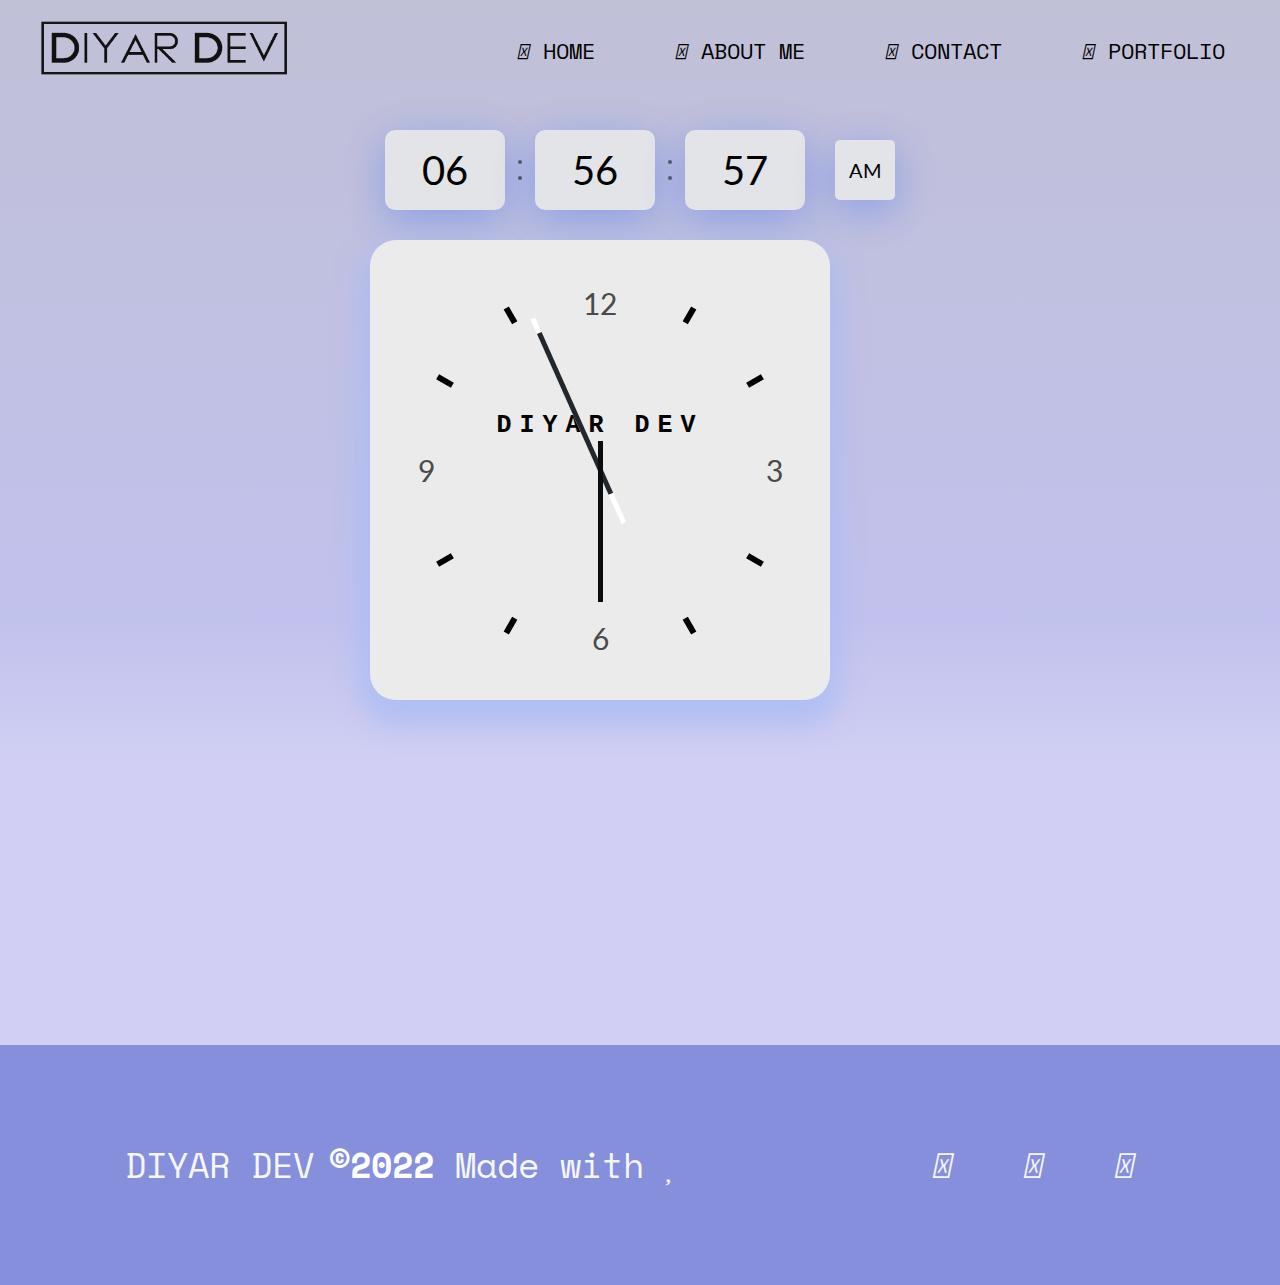
==== commit d6f8fc8d: "fix bug" ====
--- a/index.html
+++ b/index.html
@@ -23,10 +23,10 @@
             </div>  
             <i class="fa-solid fa-align-right burger"></i>
             <ul class="nav__list">
-                <li class="nav__link"><a href="../my-clock/home.html"><i class="fa-solid fa-home"></i> HOME</a></li>
-                <li class="nav__link"><a href="../my-clock/aboutMe.html"><i class="fa-solid fa-user"></i> ABOUT ME</a></li>
-                <li class="nav__link"><a href="../my-clock/contact.html"><i class="fa-solid fa-envelope"></i> CONTACT</a></li>
-                <li class="nav__link"><a href="../my-clock/contact.html"><i class="fa-sharp fa-solid fa-briefcase"></i> PORTFOLIO</a></li>
+                <li class="nav__link"><a href=""><i class="fa-solid fa-home"></i> HOME</a></li>
+                <li class="nav__link"><a href="pages/aboutMe.html"><i class="fa-solid fa-user"></i> ABOUT ME</a></li>
+                <li class="nav__link"><a href=""><i class="fa-solid fa-envelope"></i> CONTACT</a></li>
+                <li class="nav__link"><a href=""><i class="fa-sharp fa-solid fa-briefcase"></i> PORTFOLIO</a></li>
             </ul>
         </div>
     </nav>
--- a/css/style.css
+++ b/css/style.css
@@ -180,8 +180,8 @@
         transform: translateX(0);
     }
     .arrowClock{
-        width: 400px !important;
-        height: 400px !important;
+        width: 320px !important;
+        height: 320px !important;
     }
     .two__clocks{
         align-items: center;
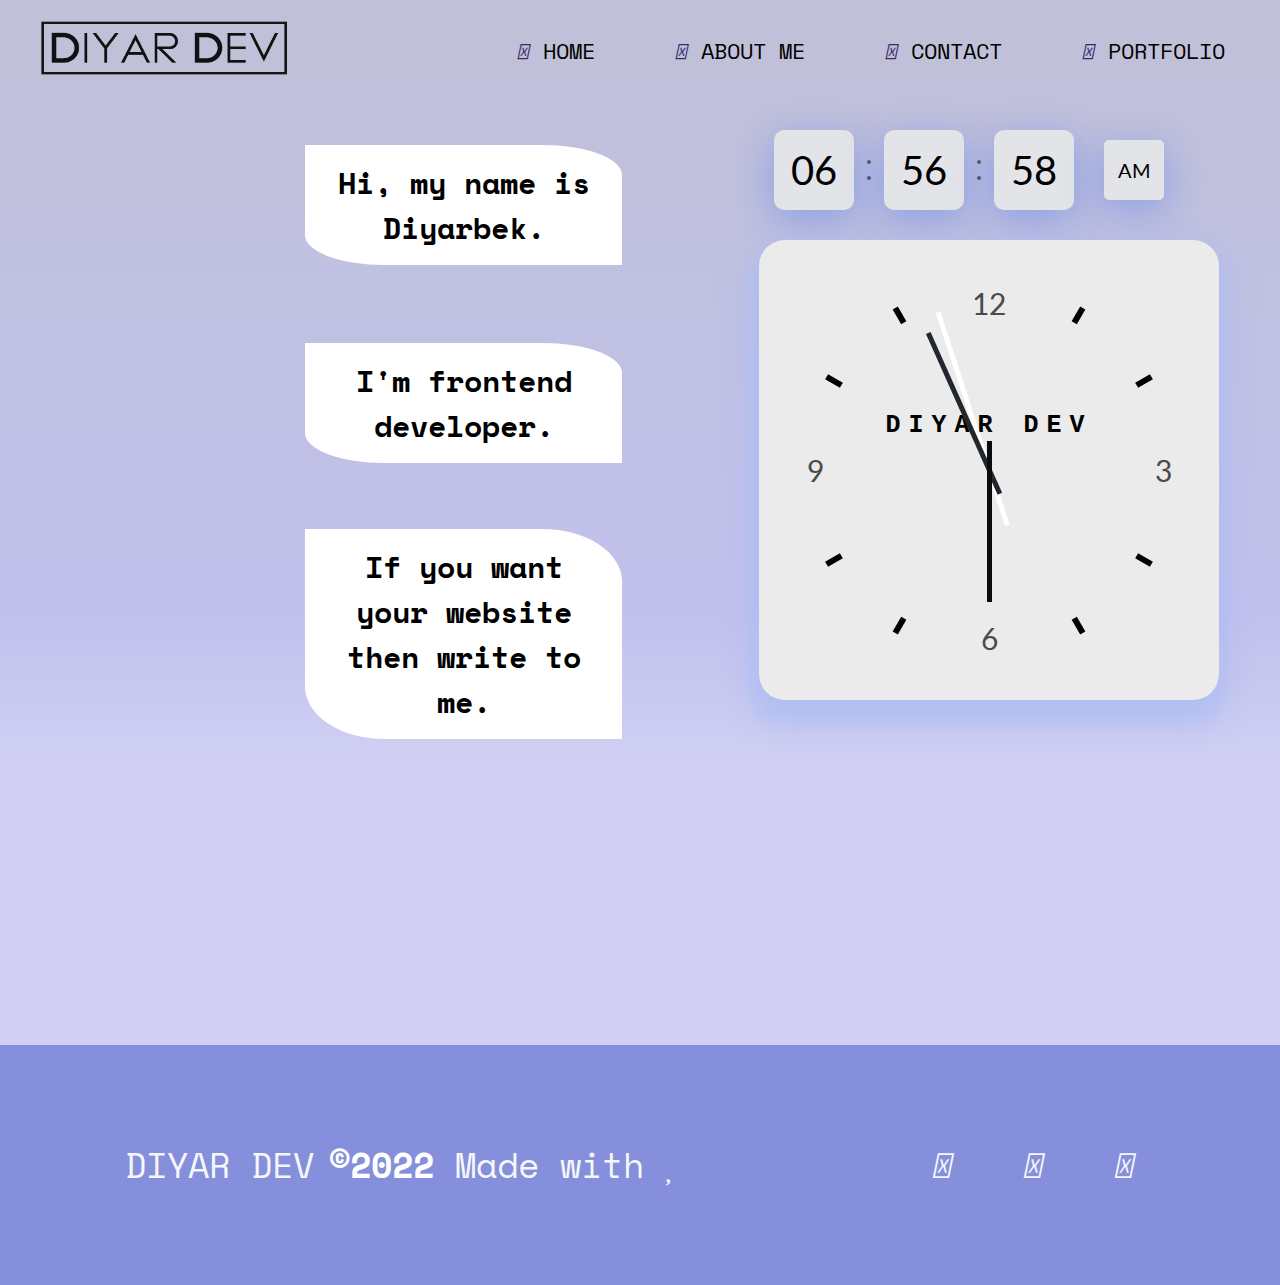
==== commit 7640619c: "fix bug" ====
--- a/index.html
+++ b/index.html
@@ -19,7 +19,7 @@
     <nav>
         <div class="container nav__content">
             <div class="nav__logo-div">
-                <a href="../my-clock/home.html"><img src="./img/diyar_dev_logo.png" class="nav__logo" alt="img"></a>
+                <a href="./index.html"><img src="./img/diyar_dev_logo.png" class="nav__logo" alt="img"></a>
             </div>  
             <i class="fa-solid fa-align-right burger"></i>
             <ul class="nav__list">
@@ -32,6 +32,17 @@
     </nav>
 
     <header>
+        <div class="blocks">
+            <div class="hover__title-1">
+                <h1>Hi, my name is Diyarbek.</h1>
+            </div>
+            <div class="hover__title-1">
+                <h1>I'm frontend developer.</h1>
+            </div>
+            <div class="hover__title-1">
+                <h1>If you want your website then write to me.</h1>
+            </div>
+        </div>
         <div class="two__clocks">
             <!-- Цифровые часы -->
             <div class="clock" aria-label="00:00:00 AM">
--- a/css/style.css
+++ b/css/style.css
@@ -10,6 +10,49 @@
 }
 .btn__div{
     position: relative;
+}
+.blocks{
+    display: flex;
+    flex-direction: column;
+    max-width: 45%;
+    align-items: flex-end;
+}
+.hover__title-1{
+    font-family: 'Space Mono', monospace ;
+    transform: translateY(20%);
+    transition: 500ms;
+    opacity: 0;
+    border-radius: 15%;
+    margin: 15px;
+    font-size: 15px;
+    padding: 15px;
+    max-width: 53%;
+}
+.h1__active:n8h-child(1){
+    transform: translateY(40%);
+    transition-delay: 2s;
+}
+.h1__active:nth-child(2){
+    transform: translateY(40%);
+    transition-delay: 4s;
+}
+.h1__active:nth-child(3){
+    transform: translateY(40%);
+    transition-delay: 6s;
+}
+.h1__active{
+    opacity: 1;
+    margin: 15px;
+    padding: 15px;
+    border-top-right-radius: 25%;
+    font-size: 15px;
+    text-align: center;
+    border-bottom-left-radius: 25%;
+    background-color: #fff;
+    transition: 1000ms;
+    transform: translateY(0);
+    max-width: 55%;
+    font-family: 'Space Mono', monospace;
 }
 .burger{
     display: none;       
@@ -25,6 +68,9 @@
     cursor: pointer;
     font-family: 'Space Mono', monospace;
 }
+.nav__link a i{
+    color: rgb(53, 40, 109);
+}
 :root{
     --hue: 223;
     --bg: hsl(var(--hue), 90%,90%);
@@ -37,7 +83,7 @@
 header{
     display: flex;
     align-items: center;
-    justify-content: center;
+    justify-content: space-around;
 }
 body{
     /* background: rgba(212 212 235 / 78%); */
@@ -60,7 +106,7 @@
 }
 
 .clock__block{
-    width: 3em;
+    width: 2em;
     height: 2em;
     background-color: hsl(var(--hue), 10%, 90%);
     border-radius: 0.5rem;
@@ -200,6 +246,7 @@
     .nav__link {
         margin: 15px 0;
     }
+
     .nav__list{
         height: 70px;
         display: flex;
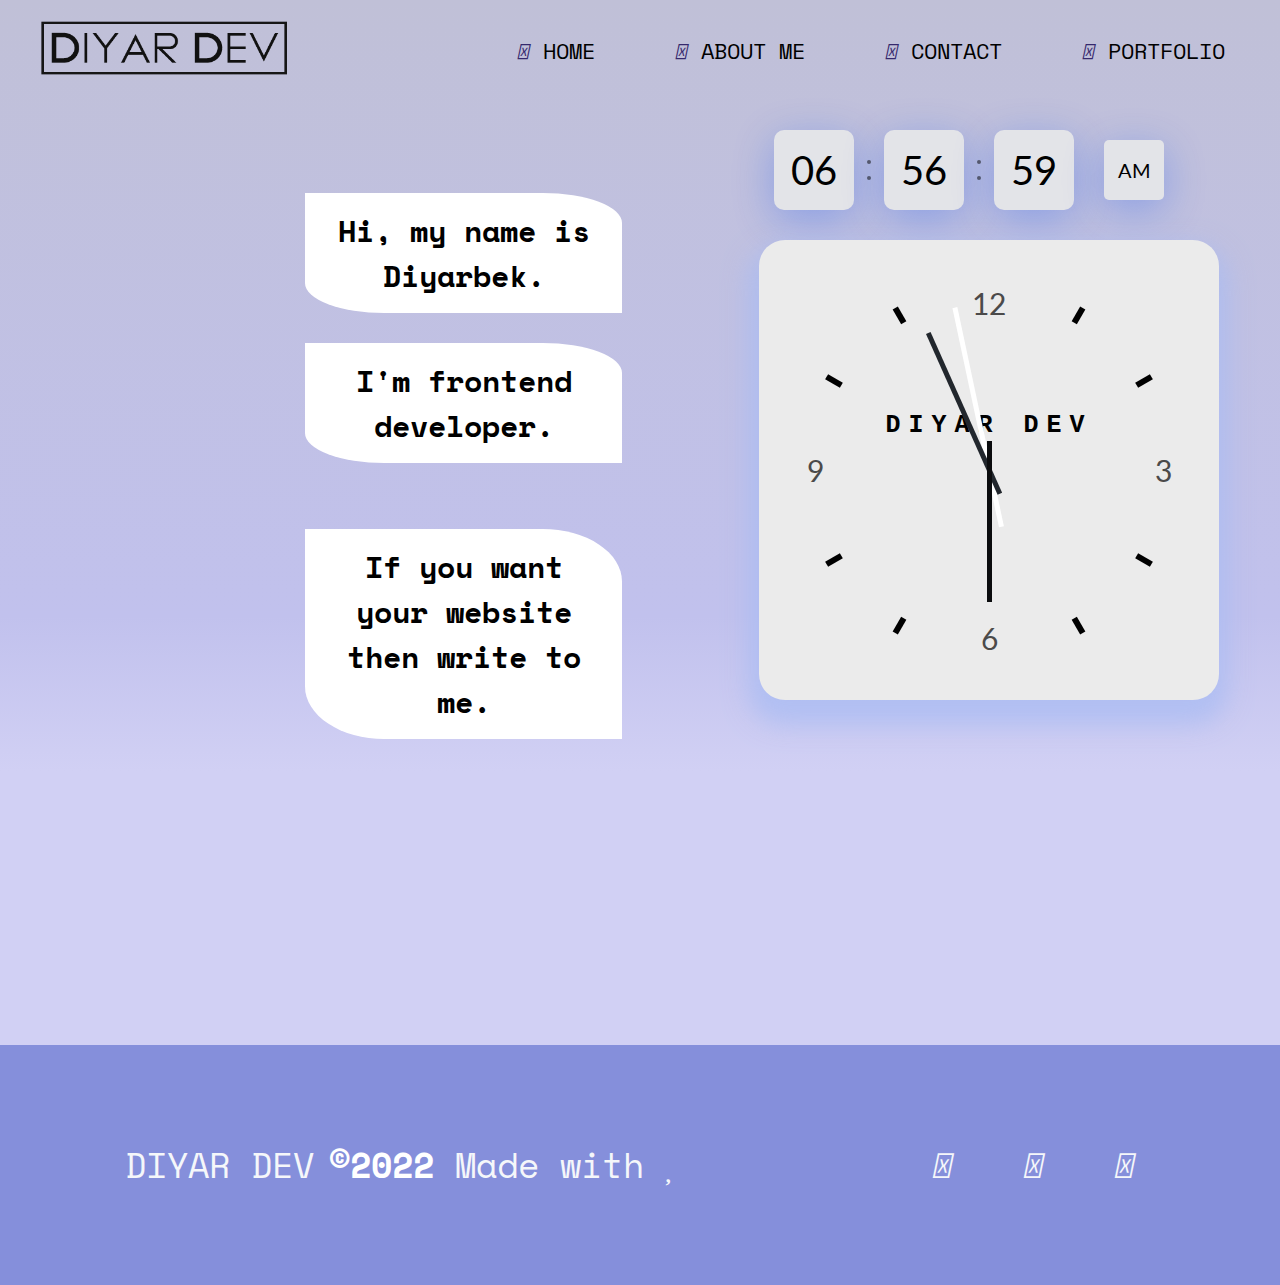
==== commit 27e8e8cb: "fix bug" ====
--- a/index.html
+++ b/index.html
@@ -31,7 +31,7 @@
         </div>
     </nav>
 
-    <header>
+    <header class="header__content">
         <div class="blocks">
             <div class="hover__title-1">
                 <h1>Hi, my name is Diyarbek.</h1>
--- a/css/style.css
+++ b/css/style.css
@@ -28,7 +28,7 @@
     padding: 15px;
     max-width: 53%;
 }
-.h1__active:n8h-child(1){
+.h1__active:nth-child(1){
     transform: translateY(40%);
     transition-delay: 2s;
 }
@@ -216,6 +216,23 @@
 	}
 }
 @media (max-width: 430px){
+    .blocks{
+        max-width: none;
+        margin: 0 0 5em 0;
+        justify-content: center;
+        align-items: center;
+    }
+    .header__content{
+        flex-direction: column;
+    }
+    .hover__title-1{
+        font-size: 12px;
+    }
+    .h1__active{
+        font-size: 12px; 
+        max-width: 80%;     
+        margin: 10px;
+    }
     .burger{
         display: block;
         font-size: 20px;
